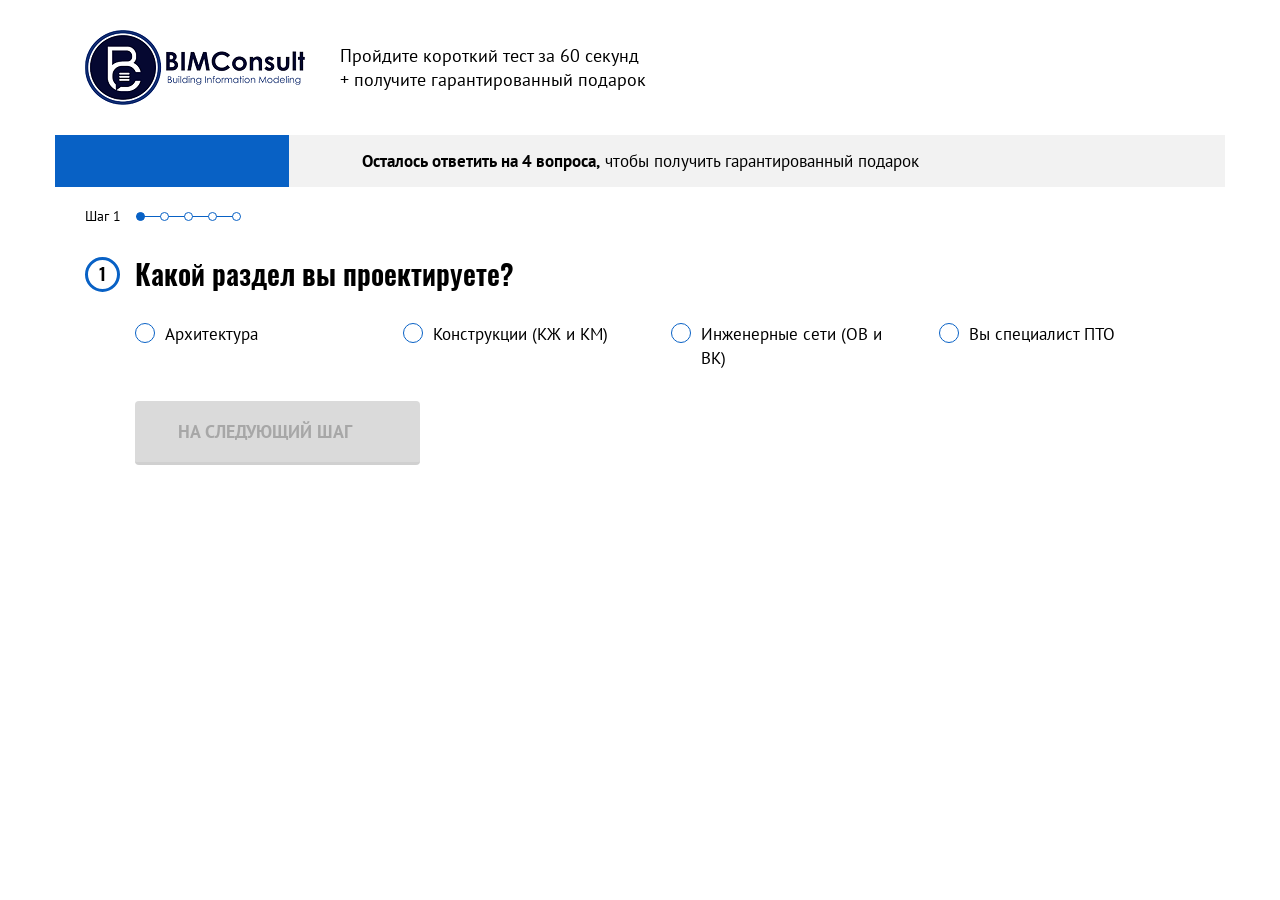
==== test/index.html @ 7eb1703d "Initial commit" ====
<!DOCTYPE html>
<html lang="ru"><head>
	<title>Узнайте стоимость курса + получите гарантированный подарок</title>
	<meta charset="UTF-8">
	<meta name="viewport" content="width=device-width, initial-scale=1.0, maximum-scale=1.0, user-scalable=0">
	<link rel="stylesheet" href="css/project.min.css">
	<script src="libs/jquery-3.2.1.min.js"></script>
	<script src="libs/jquery.bxslider.min.js"></script>
	<script src="libs/jquery.maskedinput.min.js"></script>
	<script src="libs/is.mobile.js"></script>
	<script src="libs/jquery.form.js"></script>
	<!-- Yandex.Metrika counter -->
	<script type="text/javascript" >
        (function(m,e,t,r,i,k,a){m[i]=m[i]||function(){(m[i].a=m[i].a||[]).push(arguments)};
            m[i].l=1*new Date();k=e.createElement(t),a=e.getElementsByTagName(t)[0],k.async=1,k.src=r,a.parentNode.insertBefore(k,a)})
        (window, document, "script", "https://mc.yandex.ru/metrika/tag.js", "ym");

        ym(82060891, "init", {
            clickmap:true,
            trackLinks:true,
            accurateTrackBounce:true,
            webvisor:true
        });
	</script>
	<noscript><div><img src="https://mc.yandex.ru/watch/82060891" style="position:absolute; left:-9999px;" alt="" /></div></noscript>
	<!-- /Yandex.Metrika counter -->
</head>
<body>
<form class="portable-test-wrapper contact-form" id="contactForm" method="POST">
	<!-- LOGO + TITLE START -->
	<div class="header-line">
		<div class="container">
			<img src="img/logo.png" alt="logo" class="header-line__logo">
			<h2 class="header-line__title">
				Пройдите короткий тест за 60 секунд
				<br>+ получите гарантированный подарок
			</h2>
		</div>
	</div>
	<!-- LOGO + TITLE END -->

	<!-- PROGRESS LINE START -->
	<div class="progress-line">
		<div class="main-progress">
			<div class="main-progress__extender" style="width: 14.2857%;"></div>
			<!-- STEPS TEXT START -->
			<div class="main-progress__text main-progress__text_active">
				<b>Осталось ответить на 4 вопроса,</b> чтобы получить гарантированный подарок
			</div>
			<!-- STEPS TEXT END -->
			<!-- STEPS TEXT START -->
			<div class="main-progress__text">
				<b>Осталось ответить на 3 вопроса,</b> чтобы получить гарантированный подарок
			</div>
			<!-- STEPS TEXT END -->
			<!-- STEPS TEXT START -->
			<div class="main-progress__text">
				<b>Осталось ответить на 2 вопроса,</b> чтобы получить гарантированный подарок
			</div>
			<!-- STEPS TEXT END -->
			<!-- STEPS TEXT START -->
			<div class="main-progress__text">
				<b>Осталось ответить на 1 вопрос,</b> чтобы получить гарантированный подарок
			</div>
			<!-- STEPS TEXT END -->
			<!-- STEPS TEXT START -->
			<div class="main-progress__text">
				<b>Тест пройден.</b> Заполните форму ниже, чтобы зафиксировать свой подарок
			</div>
			<!-- STEPS TEXT END -->
		</div>
		<div class="container">
			<div class="step">
				<div class="step__text">Шаг <span>1</span></div>
				<div class="step__extender">
					<div class="step__extender-item step__extender-item_active"></div>
					<div class="step__extender-item"></div>
					<div class="step__extender-item"></div>
					<div class="step__extender-item"></div>
					<div class="step__extender-item"></div>
				</div>
			</div>
		</div>
	</div>
	<!-- PROGRESS LINE END -->

	<!-- STEPS START -->
	<div class="container">
		<div class="test-slider">
			<!-- ONE-STEP START -->
			<div class="step-slide">
				<h3 class="step-slide__title">
					<div class="step-slide__title-counter">1</div>
					Какой раздел вы проектируете?
				</h3>
				<div class="step-slide__grid">
					<!-- ONE-ITEM START -->
					<label for="step1-1" class="pick-item">
						<input class="pick-item__input" type="radio" name="Раздел проектирования" id="step1-1" value="Архитектура">
						<div class="pick-item__label">Архитектура</div>
					</label>
					<!-- ONE-ITEM END -->

					<!-- ONE-ITEM START -->
					<label for="step1-2" class="pick-item">
						<input class="pick-item__input" type="radio" name="Раздел проектирования" id="step1-2" value="Конструкции (КЖ и КМ)">
						<div class="pick-item__label">Конструкции (КЖ и КМ)</div>
					</label>
					<!-- ONE-ITEM END -->

					<!-- ONE-ITEM START -->
					<label for="step1-3" class="pick-item">
						<input class="pick-item__input" type="radio" name="Раздел проектирования" id="step1-3" value="Инженерные сети (ОВ и ВК)">
						<div class="pick-item__label">Инженерные сети (ОВ и ВК)</div>
					</label>
					<!-- ONE-ITEM END -->

					<!-- ONE-ITEM START -->
					<label for="step1-4" class="pick-item">
						<input class="pick-item__input" type="radio" name="Раздел проектирования" id="step1-4" value="Вы специалист ПТО">
						<div class="pick-item__label">Вы специалист ПТО</div>
					</label>
					<!-- ONE-ITEM END -->

					<div id="next1" class="btn-next-container">
						<a class="bx-next" href="">
							<div class="btn-next">
								<span>на следующий шаг</span>
							</div>
						</a>
					</div>
				</div>
			</div>
			<!-- ONE-STEP END -->



			<!-- ONE-STEP START -->
			<div class="step-slide">
				<h3 class="step-slide__title"><div class="step-slide__title-counter">2</div>
					С какой целью вы хотите обучиться?
				</h3>
				<div class="step-slide__grid">
					<!-- ONE-ITEM START -->
					<label for="step2-1" class="pick-item">
						<div class="pick-item__img">
							<img src="img/s2-1.png" alt="item">
						</div>
						<input class="pick-item__input" type="radio" name="Цель обучения" id="step2-1" value="Повысить квалификацию">
						<div class="pick-item__label">Повысить квалификацию</div>
					</label>
					<!-- ONE-ITEM END -->

					<!-- ONE-ITEM START -->
					<label for="step2-2" class="pick-item">
						<div class="pick-item__img">
							<img src="img/s2-2.png" alt="item">
						</div>
						<input class="pick-item__input" type="radio" name="Цель обучения" id="step2-2" value="Повысить зарплату">
						<div class="pick-item__label">Повысить зарплату</div>
					</label>
					<!-- ONE-ITEM END -->

					<!-- ONE-ITEM START -->
					<label for="step2-3" class="pick-item">
						<div class="pick-item__img">
							<img src="img/s2-3.png" alt="item">
						</div>
						<input class="pick-item__input" type="radio" name="Цель обучения" id="step2-3" value="Сменить работу">
						<div class="pick-item__label">Сменить работу</div>
					</label>
					<!-- ONE-ITEM END -->

					<!-- ONE-ITEM START -->
					<label for="step2-4" class="pick-item">
						<div class="pick-item__img">
							<img src="img/s2-4.png" alt="item">
						</div>
						<input class="pick-item__input" type="radio" name="Цель обучения" id="step2-4" value="Быстрее выполнять проекты">
						<div class="pick-item__label">Быстрее выполнять проекты</div>
					</label>
					<!-- ONE-ITEM END -->

					<div id="next2" class="btn-next-container"><a class="bx-next" href=""><div class="btn-next"><span>на следующий шаг</span></div></a></div>
				</div>
			</div>
			<!-- ONE-STEP END -->


			<!-- ONE-STEP START -->
			<div class="step-slide">
				<h3 class="step-slide__title"><div class="step-slide__title-counter">3</div>
					Сможете ли вы совмещать работу и курсы Revit?
				</h3>
				<div class="step-slide__grid">
					<!-- ONE-ITEM START -->
					<label for="step3-1" class="pick-item">
						<input class="pick-item__input" type="radio" name="Время обучения" id="step3-1" value="Весь день">
						<div class="pick-item__label">Смогу весь день учиться</div>
					</label>
					<!-- ONE-ITEM END -->

					<!-- ONE-ITEM START -->
					<label for="step3-2" class="pick-item">
						<input class="pick-item__input" type="radio" name="Время обучения" id="step3-2" value="Пол дня">
						<div class="pick-item__label">Смогу пол дня учиться</div>
					</label>
					<!-- ONE-ITEM END -->

					<!-- ONE-ITEM START -->
					<label for="step3-3" class="pick-item">
						<input class="pick-item__input" type="radio" name="Время обучения" id="step3-3" value="Сейчас не могу, готов обсудить">
						<div class="pick-item__label">Сейчас не могу, готов обсудить</div>
					</label>
					<!-- ONE-ITEM END -->

					<div id="next3" class="btn-next-container"><a class="bx-next" href=""><div class="btn-next"><span>на следующий шаг</span></div></a></div>
				</div>
			</div>
			<!-- ONE-STEP END -->


			<!-- ONE-STEP START -->
			<div class="step-slide">
				<h3 class="step-slide__title"><div class="step-slide__title-counter">4</div>
					Выберите ваш подарок:
				</h3>
				<div class="step-slide__grid">
					<!-- ONE-ITEM START -->
					<label for="step4-1" class="pick-item">
						<div class="pick-item__img">
							<img src="img/s4-1.png" alt="item">
						</div>
						<input class="pick-item__input" type="radio" name="Подарок" id="step4-1" value="Инструкция Revit">
						<div class="pick-item__label">Инструкция как скачать Autodesk Revit бесплатно</div>
					</label>
					<!-- ONE-ITEM END -->

					<!-- ONE-ITEM START -->
					<label for="step4-2" class="pick-item">
						<div class="pick-item__img">
							<img src="img/s4-2.png" alt="item">
						</div>
						<input class="pick-item__input" type="radio" name="Подарок" id="step4-2" value="Бесплатный пробный урок">
						<div class="pick-item__label">Бесплатный пробный урок</div>
					</label>
					<!-- ONE-ITEM END -->

					<div id="next4" class="btn-next-container"><a class="bx-next" href=""><div class="btn-next"><span>на следующий шаг</span></div></a></div>
				</div>
			</div>
			<!-- ONE-STEP END -->



			<!-- ONE-STEP START -->
			<div class="step-slide prev_slide">
				<h3 class="step-slide__title"><div class="step-slide__title-counter">5</div>
					Спасибо за ответы! Получите стоимость курса под Ваш запрос, оставив контакты.
				</h3>
				<div class="step-slide__grid">
					<h4 class="step-slide__discount">+ гарантированный подарок</h4>
					<div class="last-step-form">
						<label class="last-step-form__label">Введите номер телефона, наш менеджер перезвонит:</label>
						<input class="last-step-form__input contact-form__input_name" type="text" name="Имя" placeholder="Введите Ваше имя" required="required">
						<input class="last-step-form__input contact-form__input_tel" type="tel" name="Телефон" placeholder="Введите Ваш номер" required="required">
						<div class="contact-form__preloader"></div>
						<fieldset class="contact-form__input-wrapper contact-form__input-wrapper_hidden">
							<label for="honeypot">Помогает бороться со спамом. Должно быть пустым!</label>
							<input id="honeypot" type="text" name="honeypot" value="">
						</fieldset>
						<button class="last-step-form__button btn-shine contact-form__button" type="submit" onclick="yaCounter82060891.reachGoal('GOOD'); return true;">
							<!--<img src="images/bx_loader.gif" alt="">-->
							<span>получить результат расчета</span>
						</button>
						<div class="contact-form__description"></div>
						<div class="last-step-form__accept">Нажимая на кнопку, вы принимаете <a href="privacy.html" target="_blank">Положение и Согласие</a> на обработку персональных данных.</div>
					</div>
				</div>

			</div>
			<!-- ONE-STEP END -->

			<!-- ONE-STEP START -->
			<div class="step-slide last_slide">
				<!-- AFTER SUBMIT START -->
				<div class="after-submit">
					<div class="container">
						<h4 class="after-submit__title">Заявка отправлена. Мы уже приступили к расчету стоимости.</h4>
						<h5 class="after-submit__descr">Наш менеджер перезвонит Вам и огласит стоимость курса и передаст Ваши бонусы.</h5>
					</div>
				</div>
				<!-- AFTER SUBMIT END -->
			</div>
			<!-- ONE-STEP END -->
		</div>
	</div>
	<!-- STEPS END -->

</form>

<script src="main.js"></script>
<script src="mail/js/mail.js"></script>

</body></html>
---- test/css/project.min.css ----
/*!
 * Start Bootstrap - Agency v5.0.2 (https://startbootstrap.com/template-overviews/agency)
 * Copyright 2013-2021 Start Bootstrap
 * Licensed under MIT (https://github.com/BlackrockDigital/startbootstrap-agency/blob/master/LICENSE)
 */@font-face{font-family:Oswald;src:url(../fonts/Oswald-DemiBold.woff2) format("woff2");font-weight:600;font-style:normal}article,b,body,br,button,div,footer,h1,h2,h3,h4,h5,h6,header,hr,html,i,input,label,nav,ol,ol li,option,p,select,span,textarea,ul,ul li{margin:0;padding:0;font-weight:400}b{font-weight:700}ol,ol li,ul,ul li{list-style-type:none}a{text-decoration:none;cursor:pointer}a:focus,button:focus,input:focus,label:focus,option:focus,select:focus,textarea:focus{outline:0}*,:after,:before,input{-webkit-box-sizing:border-box;box-sizing:border-box}@font-face{font-family:"PT Sans";src:url(../fonts/PTSans-Regular.ttf) format("truetype");font-weight:400;font-style:normal}@font-face{font-family:"PT Sans";src:url(../fonts/PTSans-Bold.ttf) format("truetype");font-weight:700;font-style:normal}.arcticmodal-container,.arcticmodal-overlay{position:fixed;left:0;top:0;right:0;bottom:0;z-index:1000}.arcticmodal-container{overflow:auto;margin:0;padding:0;border:0;border-collapse:collapse}.arcticmodal-container_i{height:100%;margin:0 auto}.arcticmodal-container_i2{padding:24px;margin:0;border:0;vertical-align:middle}.arcticmodal-error{padding:20px;border-radius:10px;background:#000;color:#fff}.arcticmodal-loading{width:80px;height:80px;border-radius:10px;background:#000 url(loading.gif) no-repeat 50% 50%}.fancybox-toolbar .fancybox-button--fullscreen{display:none!important}.fancybox-toolbar .fancybox-button--share{display:none!important}.bx-wrapper{position:relative;margin:0 auto;padding:0;-ms-touch-action:pan-y;touch-action:pan-y}.bx-wrapper img{max-width:100%;display:block}.bxslider{margin:0;padding:0}ul.bxslider{list-style:none}.bx-viewport{-webkit-transform:translatez(0)}.bx-wrapper .bx-controls-auto,.bx-wrapper .bx-pager{position:absolute;bottom:-30px;width:100%}.bx-wrapper .bx-loading{min-height:50px;background:url(../images/bx_loader.gif) center center no-repeat #fff;height:100%;width:100%;position:absolute;top:0;left:0;z-index:2000}.bx-wrapper .bx-pager{text-align:center;font-size:.85em;font-family:Arial,sans-serif;font-weight:700;color:#666;padding-top:20px}.bx-wrapper .bx-pager.bx-default-pager a{background:#666;text-indent:-9999px;display:block;width:10px;height:10px;margin:0 5px;outline:0;border-radius:5px}.bx-wrapper .bx-pager.bx-default-pager a.active,.bx-wrapper .bx-pager.bx-default-pager a:focus,.bx-wrapper .bx-pager.bx-default-pager a:hover{background:#000}.bx-wrapper .bx-controls-auto .bx-controls-auto-item,.bx-wrapper .bx-pager-item{display:inline-block}.bx-wrapper .bx-pager-item{font-size:0;line-height:0}.bx-wrapper .bx-prev{left:10px;background:url(images/controls.png) 0 -32px no-repeat}.bx-wrapper .bx-prev:focus,.bx-wrapper .bx-prev:hover{background-position:0 0}.bx-wrapper .bx-next{right:10px;background:url(images/controls.png) -43px -32px no-repeat}.bx-wrapper .bx-next:focus,.bx-wrapper .bx-next:hover{background-position:-43px 0}.bx-wrapper .bx-controls-direction a{position:absolute;top:50%;margin-top:-16px;outline:0;width:32px;height:32px;text-indent:-9999px;z-index:9999}.bx-wrapper .bx-controls-direction a.disabled{display:none}.bx-wrapper .bx-controls-auto{text-align:center}.bx-wrapper .bx-controls-auto .bx-start{display:block;text-indent:-9999px;width:10px;height:11px;outline:0;background:url(images/controls.png) -86px -11px no-repeat;margin:0 3px}.bx-wrapper .bx-controls-auto .bx-start.active,.bx-wrapper .bx-controls-auto .bx-start:focus,.bx-wrapper .bx-controls-auto .bx-start:hover{background-position:-86px 0}.bx-wrapper .bx-controls-auto .bx-stop{display:block;text-indent:-9999px;width:9px;height:11px;outline:0;background:url(images/controls.png) -86px -44px no-repeat;margin:0 3px}.bx-wrapper .bx-controls-auto .bx-stop.active,.bx-wrapper .bx-controls-auto .bx-stop:focus,.bx-wrapper .bx-controls-auto .bx-stop:hover{background-position:-86px -33px}.bx-wrapper .bx-controls.bx-has-controls-auto.bx-has-pager .bx-pager{text-align:left;width:80%}.bx-wrapper .bx-controls.bx-has-controls-auto.bx-has-pager .bx-controls-auto{right:0;width:35px}.bx-wrapper .bx-caption{position:absolute;bottom:0;left:0;background:#666;background:rgba(80,80,80,.75);width:100%}.bx-wrapper .bx-caption span{color:#fff;font-family:Arial,sans-serif;display:block;font-size:.85em;padding:10px}body,html{font-family:"PT Sans",sans-serif;max-width:1170px;margin:auto}.container{width:100%;padding:0 30px;margin:auto}input.error{border-color:red!important}label.error{display:none!important}.btn-next{display:block;width:100%;padding:19px 0;border-radius:4px;border-bottom:3px solid #d0d0d0;background:#dadada;margin-left:15px;font-size:18px;font-weight:700;color:#a7a7a7;text-align:center;text-transform:uppercase;-webkit-transition:.3s;transition:.3s;position:relative;overflow:hidden}.btn-next:hover{background:#0b79f5}.btn-next span{font-weight:inherit;position:relative;z-index:2}.btn-next span:after{content:"";display:inline-block;width:15px;height:13px;background:url(img/next-row.svg) no-repeat center;margin-left:10px}.btn-next_active{border-bottom:3px solid #0861c5;background:#0861c5;color:#fff}.btn-next_active span:after{background:url(../img/next-row-a.svg) no-repeat center}.btn-next-container{width:100%;position:relative}.btn-next-container:before{content:"";display:block;position:absolute;top:0;right:0;bottom:0;left:0;width:100%;height:100%;z-index:5}.btn-next-container_active:before{content:none}.btn-shine:after{content:"";margin-left:60px;width:30px;height:300px;background:#fff;-webkit-animation-delay:50ms;animation-delay:50ms;position:absolute;left:-40px;top:-150px;-webkit-animation-timing-function:ease-in-out;animation-timing-function:ease-in-out;-webkit-transition:all .1s;transition:all .1s;-webkit-animation-name:slideme;animation-name:slideme;-webkit-animation-duration:3s;animation-duration:3s;-webkit-animation-iteration-count:infinite;animation-iteration-count:infinite;-webkit-transform:rotate(45deg);transform:rotate(45deg)}@-webkit-keyframes slideme{0%{left:-30px;margin-left:0}30%{left:110%;margin-left:80px}100%{left:110%;margin-left:80px}}@keyframes slideme{0%{left:-30px;margin-left:0}30%{left:110%;margin-left:80px}100%{left:110%;margin-left:80px}}.bx-next:first-child{display:none}.bx-next{display:inline-block;width:100%;max-width:285px}.portable-test-wrapper{background:#fff;position:relative}.header-line{padding:30px 0}.header-line .container{display:-webkit-box;display:-ms-flexbox;display:flex;-ms-flex-wrap:nowrap;flex-wrap:nowrap;-webkit-box-pack:start;-ms-flex-pack:start;justify-content:flex-start;-webkit-box-align:center;-ms-flex-align:center;align-items:center;-webkit-box-orient:horizontal;-webkit-box-direction:normal;-ms-flex-direction:row;flex-direction:row}.header-line__logo{display:block;margin-right:35px}.header-line__title{font-size:18px;line-height:1.33}.main-progress{background:#f2f2f2;position:relative}.main-progress__extender{position:absolute;top:0;left:0;bottom:0;max-width:100%;height:100%;background:#0861c5;-webkit-transition:.3s;transition:.3s}.main-progress__text{position:relative;width:100%;padding:15px 10px;font-size:17px;text-align:center;display:none}.main-progress__text_active{display:block}.step{display:-webkit-box;display:-ms-flexbox;display:flex;-ms-flex-wrap:nowrap;flex-wrap:nowrap;-webkit-box-pack:start;-ms-flex-pack:start;justify-content:flex-start;-webkit-box-align:center;-ms-flex-align:center;align-items:center;-webkit-box-orient:horizontal;-webkit-box-direction:normal;-ms-flex-direction:row;flex-direction:row;margin:20px auto 30px}.step__text{font-size:14px;margin-right:15px}.step__extender{display:-webkit-box;display:-ms-flexbox;display:flex;-ms-flex-wrap:nowrap;flex-wrap:nowrap;-webkit-box-pack:start;-ms-flex-pack:start;justify-content:flex-start;-webkit-box-align:center;-ms-flex-align:center;align-items:center;-webkit-box-orient:horizontal;-webkit-box-direction:normal;-ms-flex-direction:row;flex-direction:row;position:relative}.step__extender:after{content:"";display:block;width:100%;height:1px;background:#0861c5;position:absolute;top:50%;left:0;right:0}.step__extender-item{width:9px;height:9px;border:1px solid #0861c5;border-radius:50%;background:#fff;margin-right:15px;position:relative;z-index:2}.step__extender-item:last-child{margin-right:0}.step__extender-item_active{background:#0861c5}.step-slide{padding-bottom:55px}.step-slide__discount{font-size:18px;font-weight:700;padding-left:30px;margin:-25px 0 40px 15px;background:url(../img/gift-box.svg) no-repeat left center;background-size:24px}.step-slide__title{font-family:Oswald,sans-serif;display:-webkit-box;display:-ms-flexbox;display:flex;-ms-flex-wrap:nowrap;flex-wrap:nowrap;-webkit-box-pack:start;-ms-flex-pack:start;justify-content:flex-start;-webkit-box-align:center;-ms-flex-align:center;align-items:center;-webkit-box-orient:horizontal;-webkit-box-direction:normal;-ms-flex-direction:row;flex-direction:row;font-size:28px;font-weight:700;margin-bottom:30px}.step-slide__title-counter{display:-webkit-box;display:-ms-flexbox;display:flex;-ms-flex-wrap:nowrap;flex-wrap:nowrap;-webkit-box-pack:center;-ms-flex-pack:center;justify-content:center;-webkit-box-align:center;-ms-flex-align:center;align-items:center;-webkit-box-orient:horizontal;-webkit-box-direction:normal;-ms-flex-direction:row;flex-direction:row;width:35px;min-width:35px;height:35px;border:3px solid #0861c5;border-radius:50%;font-size:17px;font-weight:700;margin-right:15px}.step-slide__grid{display:-webkit-box;display:-ms-flexbox;display:flex;-ms-flex-wrap:wrap;flex-wrap:wrap;-webkit-box-pack:start;-ms-flex-pack:start;justify-content:flex-start;-webkit-box-align:start;-ms-flex-align:start;align-items:flex-start;-webkit-box-orient:horizontal;-webkit-box-direction:normal;-ms-flex-direction:row;flex-direction:row;padding-left:35px}.pick-item{display:block;width:238px;margin:0 15px 30px;cursor:pointer}.pick-item__img{width:100%;height:139px;overflow:hidden;margin-bottom:5px;text-align:center}.pick-item__img img{display:inline-block}.pick-item__input{display:none;width:70px;height:48px;border:1px solid #d9d9d9;padding-left:10px;font-size:20px;margin-right:10px}.pick-item__input:checked+.pick-item__label:after{content:"";display:block;width:10px;height:10px;background:#0861c5;border-radius:50%;position:absolute;top:5px;left:5px}.pick-item__label{font-size:17px;line-height:1.4;position:relative;padding-left:30px}.pick-item__label:before{content:"";display:block;width:20px;height:20px;border:1px solid #0861c5;border-radius:50%;position:absolute;top:0;left:0}.last-step-form{width:100%;padding-left:15px}.last-step-form__label{display:block;font-size:18px;margin-bottom:15px}.last-step-form__input{display:block;width:100%;max-width:460px;padding:11px 0 11px 50px;margin-bottom:10px;border:1px solid transparent;font-family:"PT Sans",sans-serif;font-size:22px;border-radius:3px;background:#efefef url(../img/phone.png) no-repeat left 20px center}.last-step-form__input.contact-form__input_name{background:#efefef url(../img/user.png) no-repeat left 20px center}.last-step-form__button{display:block;width:100%;max-width:460px;padding:25px 0;border-radius:4px;border:0;border-bottom:3px solid #0861c5;background:#0861c5;font-size:18px;font-weight:700;color:#fff;text-align:center;text-transform:uppercase;-webkit-transition:.3s;transition:.3s;position:relative;overflow:hidden;margin-bottom:10px;cursor:pointer}.last-step-form__button span{font-weight:inherit;position:relative;z-index:2}.last-step-form__button span:after{content:"";display:inline-block;width:23px;height:23px;background:url(../img/form.svg) no-repeat center;margin:0 0 -5px 10px}.last-step-form__button:hover{background:#0b79f5}.last-step-form__accept{font-size:11px;color:#4a4a4a}.last-step-form__accept a{color:inherit;text-decoration:underline}.contact-form__button img{display:none;vertical-align:text-bottom;width:22px;margin-right:7px}.after-submit{background:#fff}.after-submit .container{display:-webkit-box;display:-ms-flexbox;display:flex;-ms-flex-wrap:nowrap;flex-wrap:nowrap;-webkit-box-pack:center;-ms-flex-pack:center;justify-content:center;-webkit-box-align:center;-ms-flex-align:center;align-items:center;-webkit-box-orient:vertical;-webkit-box-direction:normal;-ms-flex-direction:column;flex-direction:column;width:100%;height:100%;padding:150px 0}.after-submit__title{padding-top:80px;font-size:28px;font-weight:700;margin-bottom:10px;background:url(../img/done.svg) no-repeat top center;text-align:center;background-size:61px}.after-submit__descr{font-size:18px;text-align:center}.after-submit__descr a{color:#0861c5;text-decoration:underline}.test-modal-button{display:block;width:100%;max-width:330px;height:66px;border-radius:4px;overflow:hidden;border:0;background:#09b677;font-size:18px;font-weight:700;position:relative;cursor:pointer;text-transform:uppercase;color:#fff;-webkit-transition:.3s;transition:.3s}.test-modal-button:hover{background:#089e67}.test-modal-button span:after{content:"";display:inline-block;width:23px;height:23px;background:url(../img/form-w.svg) no-repeat center;margin:0 0 -5px 10px}.arcticmodal-container{-webkit-overflow-scrolling:touch;overflow-y:scroll}.contact-form__preloader{height:2px;width:100%;position:relative;margin:15px 0;opacity:0}.contact-form__preloader:before{background:#48d1cc;content:'';display:inline-block;position:absolute;left:0;width:50px;height:2px;-webkit-animation:smartlidPreloader 3s infinite;animation:smartlidPreloader 3s infinite}.contact-form__input-wrapper_hidden{display:none}@media screen and (max-width:767px){.header-line .container{-webkit-box-orient:vertical;-webkit-box-direction:normal;-ms-flex-direction:column;flex-direction:column;text-align:center}.header-line__logo{margin:0 0 15px}.btn-next{margin:0}.step{-webkit-box-pack:center;-ms-flex-pack:center;justify-content:center}.step-slide__title{-webkit-box-orient:vertical;-webkit-box-direction:normal;-ms-flex-direction:column;flex-direction:column;text-align:center}.step-slide__title-counter{margin:0 0 10px}.step-slide__grid{padding:0;-webkit-box-pack:center;-ms-flex-pack:center;justify-content:center}.step-slide__discount{text-align:center;padding:30px 0 0;background-position:top center;margin-left:0}.pick-item__label{display:inline-block}.last-step-form{padding:0}.last-step-form__accept,.last-step-form__label{text-align:center}.last-step-form__button,.last-step-form__input{margin-left:auto;margin-right:auto}.btn-next-container{display:-webkit-box;display:-ms-flexbox;display:flex;-ms-flex-wrap:nowrap;flex-wrap:nowrap;-webkit-box-pack:center;-ms-flex-pack:center;justify-content:center;-webkit-box-align:stretch;-ms-flex-align:stretch;align-items:stretch;-webkit-box-orient:horizontal;-webkit-box-direction:normal;-ms-flex-direction:row;flex-direction:row}}@media screen and (max-width:640px){.pick-item{width:50%;margin:0;padding:0 5px 30px}.pick-item__img{height:auto;max-height:170px}.pick-item__label{padding-left:25px;text-align:left}}@media screen and (max-width:480px){.container{padding:0 10px}.last-step-form__button{font-size:12px;padding:14px 0}.last-step-form__button span:after{width:18px;height:18px;margin:0 0 -4px 5px;background-size:100% 100%}}@-webkit-keyframes smartlidPreloader{0%{left:0}50%{left:calc(100% - 50px)}100%{left:0}}@keyframes smartlidPreloader{0%{left:0}50%{left:calc(100% - 50px)}100%{left:0}}
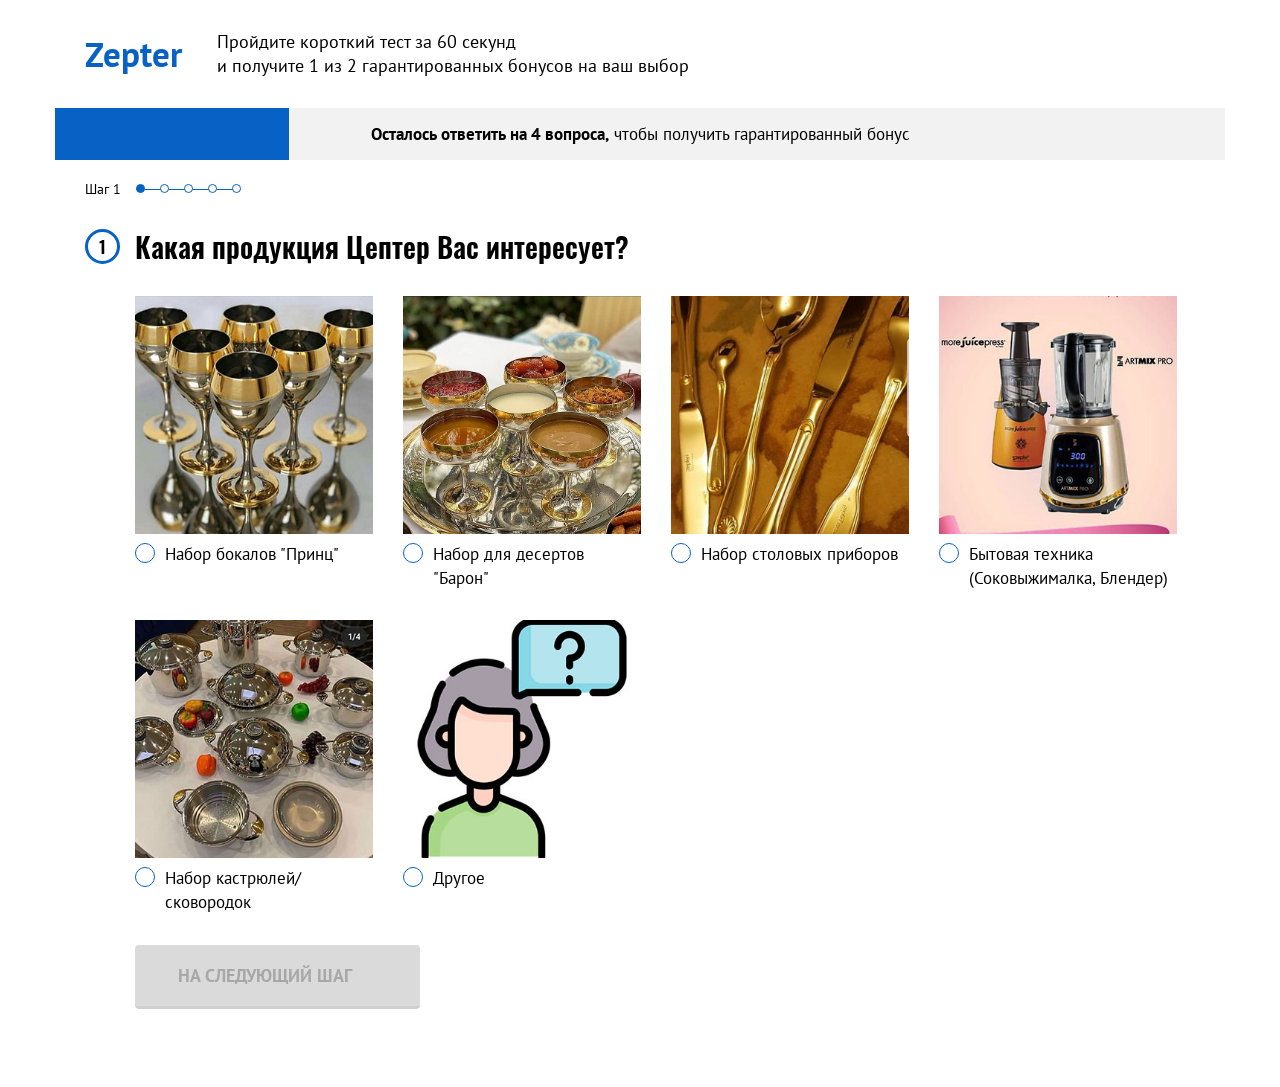
==== commit 2d15028f: "." ====
--- a/test/index.html
+++ b/test/index.html
@@ -15,14 +15,14 @@
             m[i].l=1*new Date();k=e.createElement(t),a=e.getElementsByTagName(t)[0],k.async=1,k.src=r,a.parentNode.insertBefore(k,a)})
         (window, document, "script", "https://mc.yandex.ru/metrika/tag.js", "ym");
 
-        ym(82060891, "init", {
+        ym(83360071, "init", {
             clickmap:true,
             trackLinks:true,
             accurateTrackBounce:true,
             webvisor:true
         });
 	</script>
-	<noscript><div><img src="https://mc.yandex.ru/watch/82060891" style="position:absolute; left:-9999px;" alt="" /></div></noscript>
+	<noscript><div><img src="https://mc.yandex.ru/watch/83360071" style="position:absolute; left:-9999px;" alt="" /></div></noscript>
 	<!-- /Yandex.Metrika counter -->
 </head>
 <body>
@@ -30,10 +30,10 @@
 	<!-- LOGO + TITLE START -->
 	<div class="header-line">
 		<div class="container">
-			<img src="img/logo.png" alt="logo" class="header-line__logo">
+			<span class="header-line__logo">Zepter</span>
 			<h2 class="header-line__title">
 				Пройдите короткий тест за 60 секунд
-				<br>+ получите гарантированный подарок
+				<br>и получите 1 из 2 гарантированных бонусов на ваш выбор
 			</h2>
 		</div>
 	</div>
@@ -45,27 +45,27 @@
 			<div class="main-progress__extender" style="width: 14.2857%;"></div>
 			<!-- STEPS TEXT START -->
 			<div class="main-progress__text main-progress__text_active">
-				<b>Осталось ответить на 4 вопроса,</b> чтобы получить гарантированный подарок
-			</div>
-			<!-- STEPS TEXT END -->
-			<!-- STEPS TEXT START -->
-			<div class="main-progress__text">
-				<b>Осталось ответить на 3 вопроса,</b> чтобы получить гарантированный подарок
-			</div>
-			<!-- STEPS TEXT END -->
-			<!-- STEPS TEXT START -->
-			<div class="main-progress__text">
-				<b>Осталось ответить на 2 вопроса,</b> чтобы получить гарантированный подарок
-			</div>
-			<!-- STEPS TEXT END -->
-			<!-- STEPS TEXT START -->
-			<div class="main-progress__text">
-				<b>Осталось ответить на 1 вопрос,</b> чтобы получить гарантированный подарок
-			</div>
-			<!-- STEPS TEXT END -->
-			<!-- STEPS TEXT START -->
-			<div class="main-progress__text">
-				<b>Тест пройден.</b> Заполните форму ниже, чтобы зафиксировать свой подарок
+				<b>Осталось ответить на 4 вопроса,</b> чтобы получить гарантированный бонус
+			</div>
+			<!-- STEPS TEXT END -->
+			<!-- STEPS TEXT START -->
+			<div class="main-progress__text">
+				<b>Осталось ответить на 3 вопроса,</b> чтобы получить гарантированный бонус
+			</div>
+			<!-- STEPS TEXT END -->
+			<!-- STEPS TEXT START -->
+			<div class="main-progress__text">
+				<b>Осталось ответить на 2 вопроса,</b> чтобы получить гарантированный бонус
+			</div>
+			<!-- STEPS TEXT END -->
+			<!-- STEPS TEXT START -->
+			<div class="main-progress__text">
+				<b>Осталось ответить на 1 вопрос,</b> чтобы получить гарантированный бонус
+			</div>
+			<!-- STEPS TEXT END -->
+			<!-- STEPS TEXT START -->
+			<div class="main-progress__text">
+				<b>Тест пройден.</b> Заполните форму ниже, чтобы зафиксировать свой бонус
 			</div>
 			<!-- STEPS TEXT END -->
 		</div>
@@ -91,34 +91,66 @@
 			<div class="step-slide">
 				<h3 class="step-slide__title">
 					<div class="step-slide__title-counter">1</div>
-					Какой раздел вы проектируете?
+					Какая продукция Цептер Вас интересует?
 				</h3>
 				<div class="step-slide__grid">
 					<!-- ONE-ITEM START -->
 					<label for="step1-1" class="pick-item">
-						<input class="pick-item__input" type="radio" name="Раздел проектирования" id="step1-1" value="Архитектура">
-						<div class="pick-item__label">Архитектура</div>
+						<div class="pick-item__img">
+							<img src="img/s1-1.jpg" alt="item">
+						</div>
+						<input class="pick-item__input" type="radio" name="Продукция" id="step1-1" value="Набор бокалов Принц">
+						<div class="pick-item__label">Набор бокалов "Принц"</div>
 					</label>
 					<!-- ONE-ITEM END -->
 
 					<!-- ONE-ITEM START -->
 					<label for="step1-2" class="pick-item">
-						<input class="pick-item__input" type="radio" name="Раздел проектирования" id="step1-2" value="Конструкции (КЖ и КМ)">
-						<div class="pick-item__label">Конструкции (КЖ и КМ)</div>
+						<div class="pick-item__img">
+							<img src="img/s1-2.jpg" alt="item">
+						</div>
+						<input class="pick-item__input" type="radio" name="Продукция" id="step1-2" value="Набор для десертов Барон">
+						<div class="pick-item__label">Набор для десертов "Барон"</div>
 					</label>
 					<!-- ONE-ITEM END -->
 
 					<!-- ONE-ITEM START -->
 					<label for="step1-3" class="pick-item">
-						<input class="pick-item__input" type="radio" name="Раздел проектирования" id="step1-3" value="Инженерные сети (ОВ и ВК)">
-						<div class="pick-item__label">Инженерные сети (ОВ и ВК)</div>
+						<div class="pick-item__img">
+							<img src="img/s1-3.jpg" alt="item">
+						</div>
+						<input class="pick-item__input" type="radio" name="Продукция" id="step1-3" value="Набор столовых приборов">
+						<div class="pick-item__label">Набор столовых приборов</div>
 					</label>
 					<!-- ONE-ITEM END -->
 
 					<!-- ONE-ITEM START -->
 					<label for="step1-4" class="pick-item">
-						<input class="pick-item__input" type="radio" name="Раздел проектирования" id="step1-4" value="Вы специалист ПТО">
-						<div class="pick-item__label">Вы специалист ПТО</div>
+						<div class="pick-item__img">
+							<img src="img/s1-4.jpg" alt="item">
+						</div>
+						<input class="pick-item__input" type="radio" name="Продукция" id="step1-4" value="Бытовая техника (Соковыжималка, Блендер)">
+						<div class="pick-item__label">Бытовая техника (Соковыжималка, Блендер)</div>
+					</label>
+					<!-- ONE-ITEM END -->
+
+					<!-- ONE-ITEM START -->
+					<label for="step1-5" class="pick-item">
+						<div class="pick-item__img">
+							<img src="img/s1-5.jpg" alt="item">
+						</div>
+						<input class="pick-item__input" type="radio" name="Продукция" id="step1-5" value="Набор кастрюлей">
+						<div class="pick-item__label">Набор кастрюлей/сковородок</div>
+					</label>
+					<!-- ONE-ITEM END -->
+
+					<!-- ONE-ITEM START -->
+					<label for="step1-6" class="pick-item">
+						<div class="pick-item__img">
+							<img src="img/s1-6.jpg" alt="item">
+						</div>
+						<input class="pick-item__input" type="radio" name="Продукция" id="step1-6" value="Другое">
+						<div class="pick-item__label">Другое</div>
 					</label>
 					<!-- ONE-ITEM END -->
 
@@ -134,51 +166,14 @@
 			<!-- ONE-STEP END -->
 
 
-
 			<!-- ONE-STEP START -->
 			<div class="step-slide">
 				<h3 class="step-slide__title"><div class="step-slide__title-counter">2</div>
-					С какой целью вы хотите обучиться?
-				</h3>
-				<div class="step-slide__grid">
-					<!-- ONE-ITEM START -->
-					<label for="step2-1" class="pick-item">
-						<div class="pick-item__img">
-							<img src="img/s2-1.png" alt="item">
-						</div>
-						<input class="pick-item__input" type="radio" name="Цель обучения" id="step2-1" value="Повысить квалификацию">
-						<div class="pick-item__label">Повысить квалификацию</div>
-					</label>
-					<!-- ONE-ITEM END -->
-
-					<!-- ONE-ITEM START -->
-					<label for="step2-2" class="pick-item">
-						<div class="pick-item__img">
-							<img src="img/s2-2.png" alt="item">
-						</div>
-						<input class="pick-item__input" type="radio" name="Цель обучения" id="step2-2" value="Повысить зарплату">
-						<div class="pick-item__label">Повысить зарплату</div>
-					</label>
-					<!-- ONE-ITEM END -->
-
-					<!-- ONE-ITEM START -->
-					<label for="step2-3" class="pick-item">
-						<div class="pick-item__img">
-							<img src="img/s2-3.png" alt="item">
-						</div>
-						<input class="pick-item__input" type="radio" name="Цель обучения" id="step2-3" value="Сменить работу">
-						<div class="pick-item__label">Сменить работу</div>
-					</label>
-					<!-- ONE-ITEM END -->
-
-					<!-- ONE-ITEM START -->
-					<label for="step2-4" class="pick-item">
-						<div class="pick-item__img">
-							<img src="img/s2-4.png" alt="item">
-						</div>
-						<input class="pick-item__input" type="radio" name="Цель обучения" id="step2-4" value="Быстрее выполнять проекты">
-						<div class="pick-item__label">Быстрее выполнять проекты</div>
-					</label>
+					С какого Вы города?
+				</h3>
+				<div class="step-slide__grid">
+					<!-- ONE-ITEM START -->
+					<input class="pick-item__digit" type="text" name="Город">
 					<!-- ONE-ITEM END -->
 
 					<div id="next2" class="btn-next-container"><a class="bx-next" href=""><div class="btn-next"><span>на следующий шаг</span></div></a></div>
@@ -190,27 +185,20 @@
 			<!-- ONE-STEP START -->
 			<div class="step-slide">
 				<h3 class="step-slide__title"><div class="step-slide__title-counter">3</div>
-					Сможете ли вы совмещать работу и курсы Revit?
+					Хотели бы сотрудничать с компанией Цептер и зарабатывать на продаже посуд?
 				</h3>
 				<div class="step-slide__grid">
 					<!-- ONE-ITEM START -->
 					<label for="step3-1" class="pick-item">
-						<input class="pick-item__input" type="radio" name="Время обучения" id="step3-1" value="Весь день">
-						<div class="pick-item__label">Смогу весь день учиться</div>
+						<input class="pick-item__input" type="radio" name="Сотрудничество" id="step3-1" value="Да">
+						<div class="pick-item__label">Да</div>
 					</label>
 					<!-- ONE-ITEM END -->
 
 					<!-- ONE-ITEM START -->
 					<label for="step3-2" class="pick-item">
-						<input class="pick-item__input" type="radio" name="Время обучения" id="step3-2" value="Пол дня">
-						<div class="pick-item__label">Смогу пол дня учиться</div>
-					</label>
-					<!-- ONE-ITEM END -->
-
-					<!-- ONE-ITEM START -->
-					<label for="step3-3" class="pick-item">
-						<input class="pick-item__input" type="radio" name="Время обучения" id="step3-3" value="Сейчас не могу, готов обсудить">
-						<div class="pick-item__label">Сейчас не могу, готов обсудить</div>
+						<input class="pick-item__input" type="radio" name="Сотрудничество" id="step3-2" value="Нет">
+						<div class="pick-item__label">Нет</div>
 					</label>
 					<!-- ONE-ITEM END -->
 
@@ -223,7 +211,7 @@
 			<!-- ONE-STEP START -->
 			<div class="step-slide">
 				<h3 class="step-slide__title"><div class="step-slide__title-counter">4</div>
-					Выберите ваш подарок:
+					Выберите ваш бонус:
 				</h3>
 				<div class="step-slide__grid">
 					<!-- ONE-ITEM START -->
@@ -231,8 +219,8 @@
 						<div class="pick-item__img">
 							<img src="img/s4-1.png" alt="item">
 						</div>
-						<input class="pick-item__input" type="radio" name="Подарок" id="step4-1" value="Инструкция Revit">
-						<div class="pick-item__label">Инструкция как скачать Autodesk Revit бесплатно</div>
+						<input class="pick-item__input" type="radio" name="Бонус" id="step4-1" value="Скидка">
+						<div class="pick-item__label">Гарантированная скидка от 10% до 30%</div>
 					</label>
 					<!-- ONE-ITEM END -->
 
@@ -241,8 +229,8 @@
 						<div class="pick-item__img">
 							<img src="img/s4-2.png" alt="item">
 						</div>
-						<input class="pick-item__input" type="radio" name="Подарок" id="step4-2" value="Бесплатный пробный урок">
-						<div class="pick-item__label">Бесплатный пробный урок</div>
+						<input class="pick-item__input" type="radio" name="Бонус" id="step4-2" value="Подарок">
+						<div class="pick-item__label">Подарок в зависимости от суммы заказа</div>
 					</label>
 					<!-- ONE-ITEM END -->
 
@@ -256,12 +244,12 @@
 			<!-- ONE-STEP START -->
 			<div class="step-slide prev_slide">
 				<h3 class="step-slide__title"><div class="step-slide__title-counter">5</div>
-					Спасибо за ответы! Получите стоимость курса под Ваш запрос, оставив контакты.
-				</h3>
-				<div class="step-slide__grid">
-					<h4 class="step-slide__discount">+ гарантированный подарок</h4>
+					Спасибо за ответы! Получите стоимость вашего набора, оставив контакты.
+				</h3>
+				<div class="step-slide__grid">
+					<h4 class="step-slide__discount">+ гарантированный подарок или скидка</h4>
 					<div class="last-step-form">
-						<label class="last-step-form__label">Введите номер телефона, наш менеджер перезвонит:</label>
+						<label class="last-step-form__label">Введите имя и номер телефона, наш менеджер перезвонит и отправит варианты на Ватсап.</label>
 						<input class="last-step-form__input contact-form__input_name" type="text" name="Имя" placeholder="Введите Ваше имя" required="required">
 						<input class="last-step-form__input contact-form__input_tel" type="tel" name="Телефон" placeholder="Введите Ваш номер" required="required">
 						<div class="contact-form__preloader"></div>
@@ -269,9 +257,9 @@
 							<label for="honeypot">Помогает бороться со спамом. Должно быть пустым!</label>
 							<input id="honeypot" type="text" name="honeypot" value="">
 						</fieldset>
-						<button class="last-step-form__button btn-shine contact-form__button" type="submit" onclick="yaCounter82060891.reachGoal('GOOD'); return true;">
+						<button class="last-step-form__button btn-shine contact-form__button" type="submit">
 							<!--<img src="images/bx_loader.gif" alt="">-->
-							<span>получить результат расчета</span>
+							<span>узнать стоимость</span>
 						</button>
 						<div class="contact-form__description"></div>
 						<div class="last-step-form__accept">Нажимая на кнопку, вы принимаете <a href="privacy.html" target="_blank">Положение и Согласие</a> на обработку персональных данных.</div>
@@ -286,8 +274,8 @@
 				<!-- AFTER SUBMIT START -->
 				<div class="after-submit">
 					<div class="container">
-						<h4 class="after-submit__title">Заявка отправлена. Мы уже приступили к расчету стоимости.</h4>
-						<h5 class="after-submit__descr">Наш менеджер перезвонит Вам и огласит стоимость курса и передаст Ваши бонусы.</h5>
+						<h4 class="after-submit__title">Заявка отправлена.</h4>
+						<h5 class="after-submit__descr">Наш менеджер перезвонит Вам и огласит стоимость ваших наборов и ответит на любые вопросы.</h5>
 					</div>
 				</div>
 				<!-- AFTER SUBMIT END -->
--- a/test/css/project.min.css
+++ b/test/css/project.min.css
@@ -2,4 +2,4 @@
  * Start Bootstrap - Agency v5.0.2 (https://startbootstrap.com/template-overviews/agency)
  * Copyright 2013-2021 Start Bootstrap
  * Licensed under MIT (https://github.com/BlackrockDigital/startbootstrap-agency/blob/master/LICENSE)
- */@font-face{font-family:Oswald;src:url(../fonts/Oswald-DemiBold.woff2) format("woff2");font-weight:600;font-style:normal}article,b,body,br,button,div,footer,h1,h2,h3,h4,h5,h6,header,hr,html,i,input,label,nav,ol,ol li,option,p,select,span,textarea,ul,ul li{margin:0;padding:0;font-weight:400}b{font-weight:700}ol,ol li,ul,ul li{list-style-type:none}a{text-decoration:none;cursor:pointer}a:focus,button:focus,input:focus,label:focus,option:focus,select:focus,textarea:focus{outline:0}*,:after,:before,input{-webkit-box-sizing:border-box;box-sizing:border-box}@font-face{font-family:"PT Sans";src:url(../fonts/PTSans-Regular.ttf) format("truetype");font-weight:400;font-style:normal}@font-face{font-family:"PT Sans";src:url(../fonts/PTSans-Bold.ttf) format("truetype");font-weight:700;font-style:normal}.arcticmodal-container,.arcticmodal-overlay{position:fixed;left:0;top:0;right:0;bottom:0;z-index:1000}.arcticmodal-container{overflow:auto;margin:0;padding:0;border:0;border-collapse:collapse}.arcticmodal-container_i{height:100%;margin:0 auto}.arcticmodal-container_i2{padding:24px;margin:0;border:0;vertical-align:middle}.arcticmodal-error{padding:20px;border-radius:10px;background:#000;color:#fff}.arcticmodal-loading{width:80px;height:80px;border-radius:10px;background:#000 url(loading.gif) no-repeat 50% 50%}.fancybox-toolbar .fancybox-button--fullscreen{display:none!important}.fancybox-toolbar .fancybox-button--share{display:none!important}.bx-wrapper{position:relative;margin:0 auto;padding:0;-ms-touch-action:pan-y;touch-action:pan-y}.bx-wrapper img{max-width:100%;display:block}.bxslider{margin:0;padding:0}ul.bxslider{list-style:none}.bx-viewport{-webkit-transform:translatez(0)}.bx-wrapper .bx-controls-auto,.bx-wrapper .bx-pager{position:absolute;bottom:-30px;width:100%}.bx-wrapper .bx-loading{min-height:50px;background:url(../images/bx_loader.gif) center center no-repeat #fff;height:100%;width:100%;position:absolute;top:0;left:0;z-index:2000}.bx-wrapper .bx-pager{text-align:center;font-size:.85em;font-family:Arial,sans-serif;font-weight:700;color:#666;padding-top:20px}.bx-wrapper .bx-pager.bx-default-pager a{background:#666;text-indent:-9999px;display:block;width:10px;height:10px;margin:0 5px;outline:0;border-radius:5px}.bx-wrapper .bx-pager.bx-default-pager a.active,.bx-wrapper .bx-pager.bx-default-pager a:focus,.bx-wrapper .bx-pager.bx-default-pager a:hover{background:#000}.bx-wrapper .bx-controls-auto .bx-controls-auto-item,.bx-wrapper .bx-pager-item{display:inline-block}.bx-wrapper .bx-pager-item{font-size:0;line-height:0}.bx-wrapper .bx-prev{left:10px;background:url(images/controls.png) 0 -32px no-repeat}.bx-wrapper .bx-prev:focus,.bx-wrapper .bx-prev:hover{background-position:0 0}.bx-wrapper .bx-next{right:10px;background:url(images/controls.png) -43px -32px no-repeat}.bx-wrapper .bx-next:focus,.bx-wrapper .bx-next:hover{background-position:-43px 0}.bx-wrapper .bx-controls-direction a{position:absolute;top:50%;margin-top:-16px;outline:0;width:32px;height:32px;text-indent:-9999px;z-index:9999}.bx-wrapper .bx-controls-direction a.disabled{display:none}.bx-wrapper .bx-controls-auto{text-align:center}.bx-wrapper .bx-controls-auto .bx-start{display:block;text-indent:-9999px;width:10px;height:11px;outline:0;background:url(images/controls.png) -86px -11px no-repeat;margin:0 3px}.bx-wrapper .bx-controls-auto .bx-start.active,.bx-wrapper .bx-controls-auto .bx-start:focus,.bx-wrapper .bx-controls-auto .bx-start:hover{background-position:-86px 0}.bx-wrapper .bx-controls-auto .bx-stop{display:block;text-indent:-9999px;width:9px;height:11px;outline:0;background:url(images/controls.png) -86px -44px no-repeat;margin:0 3px}.bx-wrapper .bx-controls-auto .bx-stop.active,.bx-wrapper .bx-controls-auto .bx-stop:focus,.bx-wrapper .bx-controls-auto .bx-stop:hover{background-position:-86px -33px}.bx-wrapper .bx-controls.bx-has-controls-auto.bx-has-pager .bx-pager{text-align:left;width:80%}.bx-wrapper .bx-controls.bx-has-controls-auto.bx-has-pager .bx-controls-auto{right:0;width:35px}.bx-wrapper .bx-caption{position:absolute;bottom:0;left:0;background:#666;background:rgba(80,80,80,.75);width:100%}.bx-wrapper .bx-caption span{color:#fff;font-family:Arial,sans-serif;display:block;font-size:.85em;padding:10px}body,html{font-family:"PT Sans",sans-serif;max-width:1170px;margin:auto}.container{width:100%;padding:0 30px;margin:auto}input.error{border-color:red!important}label.error{display:none!important}.btn-next{display:block;width:100%;padding:19px 0;border-radius:4px;border-bottom:3px solid #d0d0d0;background:#dadada;margin-left:15px;font-size:18px;font-weight:700;color:#a7a7a7;text-align:center;text-transform:uppercase;-webkit-transition:.3s;transition:.3s;position:relative;overflow:hidden}.btn-next:hover{background:#0b79f5}.btn-next span{font-weight:inherit;position:relative;z-index:2}.btn-next span:after{content:"";display:inline-block;width:15px;height:13px;background:url(img/next-row.svg) no-repeat center;margin-left:10px}.btn-next_active{border-bottom:3px solid #0861c5;background:#0861c5;color:#fff}.btn-next_active span:after{background:url(../img/next-row-a.svg) no-repeat center}.btn-next-container{width:100%;position:relative}.btn-next-container:before{content:"";display:block;position:absolute;top:0;right:0;bottom:0;left:0;width:100%;height:100%;z-index:5}.btn-next-container_active:before{content:none}.btn-shine:after{content:"";margin-left:60px;width:30px;height:300px;background:#fff;-webkit-animation-delay:50ms;animation-delay:50ms;position:absolute;left:-40px;top:-150px;-webkit-animation-timing-function:ease-in-out;animation-timing-function:ease-in-out;-webkit-transition:all .1s;transition:all .1s;-webkit-animation-name:slideme;animation-name:slideme;-webkit-animation-duration:3s;animation-duration:3s;-webkit-animation-iteration-count:infinite;animation-iteration-count:infinite;-webkit-transform:rotate(45deg);transform:rotate(45deg)}@-webkit-keyframes slideme{0%{left:-30px;margin-left:0}30%{left:110%;margin-left:80px}100%{left:110%;margin-left:80px}}@keyframes slideme{0%{left:-30px;margin-left:0}30%{left:110%;margin-left:80px}100%{left:110%;margin-left:80px}}.bx-next:first-child{display:none}.bx-next{display:inline-block;width:100%;max-width:285px}.portable-test-wrapper{background:#fff;position:relative}.header-line{padding:30px 0}.header-line .container{display:-webkit-box;display:-ms-flexbox;display:flex;-ms-flex-wrap:nowrap;flex-wrap:nowrap;-webkit-box-pack:start;-ms-flex-pack:start;justify-content:flex-start;-webkit-box-align:center;-ms-flex-align:center;align-items:center;-webkit-box-orient:horizontal;-webkit-box-direction:normal;-ms-flex-direction:row;flex-direction:row}.header-line__logo{display:block;margin-right:35px}.header-line__title{font-size:18px;line-height:1.33}.main-progress{background:#f2f2f2;position:relative}.main-progress__extender{position:absolute;top:0;left:0;bottom:0;max-width:100%;height:100%;background:#0861c5;-webkit-transition:.3s;transition:.3s}.main-progress__text{position:relative;width:100%;padding:15px 10px;font-size:17px;text-align:center;display:none}.main-progress__text_active{display:block}.step{display:-webkit-box;display:-ms-flexbox;display:flex;-ms-flex-wrap:nowrap;flex-wrap:nowrap;-webkit-box-pack:start;-ms-flex-pack:start;justify-content:flex-start;-webkit-box-align:center;-ms-flex-align:center;align-items:center;-webkit-box-orient:horizontal;-webkit-box-direction:normal;-ms-flex-direction:row;flex-direction:row;margin:20px auto 30px}.step__text{font-size:14px;margin-right:15px}.step__extender{display:-webkit-box;display:-ms-flexbox;display:flex;-ms-flex-wrap:nowrap;flex-wrap:nowrap;-webkit-box-pack:start;-ms-flex-pack:start;justify-content:flex-start;-webkit-box-align:center;-ms-flex-align:center;align-items:center;-webkit-box-orient:horizontal;-webkit-box-direction:normal;-ms-flex-direction:row;flex-direction:row;position:relative}.step__extender:after{content:"";display:block;width:100%;height:1px;background:#0861c5;position:absolute;top:50%;left:0;right:0}.step__extender-item{width:9px;height:9px;border:1px solid #0861c5;border-radius:50%;background:#fff;margin-right:15px;position:relative;z-index:2}.step__extender-item:last-child{margin-right:0}.step__extender-item_active{background:#0861c5}.step-slide{padding-bottom:55px}.step-slide__discount{font-size:18px;font-weight:700;padding-left:30px;margin:-25px 0 40px 15px;background:url(../img/gift-box.svg) no-repeat left center;background-size:24px}.step-slide__title{font-family:Oswald,sans-serif;display:-webkit-box;display:-ms-flexbox;display:flex;-ms-flex-wrap:nowrap;flex-wrap:nowrap;-webkit-box-pack:start;-ms-flex-pack:start;justify-content:flex-start;-webkit-box-align:center;-ms-flex-align:center;align-items:center;-webkit-box-orient:horizontal;-webkit-box-direction:normal;-ms-flex-direction:row;flex-direction:row;font-size:28px;font-weight:700;margin-bottom:30px}.step-slide__title-counter{display:-webkit-box;display:-ms-flexbox;display:flex;-ms-flex-wrap:nowrap;flex-wrap:nowrap;-webkit-box-pack:center;-ms-flex-pack:center;justify-content:center;-webkit-box-align:center;-ms-flex-align:center;align-items:center;-webkit-box-orient:horizontal;-webkit-box-direction:normal;-ms-flex-direction:row;flex-direction:row;width:35px;min-width:35px;height:35px;border:3px solid #0861c5;border-radius:50%;font-size:17px;font-weight:700;margin-right:15px}.step-slide__grid{display:-webkit-box;display:-ms-flexbox;display:flex;-ms-flex-wrap:wrap;flex-wrap:wrap;-webkit-box-pack:start;-ms-flex-pack:start;justify-content:flex-start;-webkit-box-align:start;-ms-flex-align:start;align-items:flex-start;-webkit-box-orient:horizontal;-webkit-box-direction:normal;-ms-flex-direction:row;flex-direction:row;padding-left:35px}.pick-item{display:block;width:238px;margin:0 15px 30px;cursor:pointer}.pick-item__img{width:100%;height:139px;overflow:hidden;margin-bottom:5px;text-align:center}.pick-item__img img{display:inline-block}.pick-item__input{display:none;width:70px;height:48px;border:1px solid #d9d9d9;padding-left:10px;font-size:20px;margin-right:10px}.pick-item__input:checked+.pick-item__label:after{content:"";display:block;width:10px;height:10px;background:#0861c5;border-radius:50%;position:absolute;top:5px;left:5px}.pick-item__label{font-size:17px;line-height:1.4;position:relative;padding-left:30px}.pick-item__label:before{content:"";display:block;width:20px;height:20px;border:1px solid #0861c5;border-radius:50%;position:absolute;top:0;left:0}.last-step-form{width:100%;padding-left:15px}.last-step-form__label{display:block;font-size:18px;margin-bottom:15px}.last-step-form__input{display:block;width:100%;max-width:460px;padding:11px 0 11px 50px;margin-bottom:10px;border:1px solid transparent;font-family:"PT Sans",sans-serif;font-size:22px;border-radius:3px;background:#efefef url(../img/phone.png) no-repeat left 20px center}.last-step-form__input.contact-form__input_name{background:#efefef url(../img/user.png) no-repeat left 20px center}.last-step-form__button{display:block;width:100%;max-width:460px;padding:25px 0;border-radius:4px;border:0;border-bottom:3px solid #0861c5;background:#0861c5;font-size:18px;font-weight:700;color:#fff;text-align:center;text-transform:uppercase;-webkit-transition:.3s;transition:.3s;position:relative;overflow:hidden;margin-bottom:10px;cursor:pointer}.last-step-form__button span{font-weight:inherit;position:relative;z-index:2}.last-step-form__button span:after{content:"";display:inline-block;width:23px;height:23px;background:url(../img/form.svg) no-repeat center;margin:0 0 -5px 10px}.last-step-form__button:hover{background:#0b79f5}.last-step-form__accept{font-size:11px;color:#4a4a4a}.last-step-form__accept a{color:inherit;text-decoration:underline}.contact-form__button img{display:none;vertical-align:text-bottom;width:22px;margin-right:7px}.after-submit{background:#fff}.after-submit .container{display:-webkit-box;display:-ms-flexbox;display:flex;-ms-flex-wrap:nowrap;flex-wrap:nowrap;-webkit-box-pack:center;-ms-flex-pack:center;justify-content:center;-webkit-box-align:center;-ms-flex-align:center;align-items:center;-webkit-box-orient:vertical;-webkit-box-direction:normal;-ms-flex-direction:column;flex-direction:column;width:100%;height:100%;padding:150px 0}.after-submit__title{padding-top:80px;font-size:28px;font-weight:700;margin-bottom:10px;background:url(../img/done.svg) no-repeat top center;text-align:center;background-size:61px}.after-submit__descr{font-size:18px;text-align:center}.after-submit__descr a{color:#0861c5;text-decoration:underline}.test-modal-button{display:block;width:100%;max-width:330px;height:66px;border-radius:4px;overflow:hidden;border:0;background:#09b677;font-size:18px;font-weight:700;position:relative;cursor:pointer;text-transform:uppercase;color:#fff;-webkit-transition:.3s;transition:.3s}.test-modal-button:hover{background:#089e67}.test-modal-button span:after{content:"";display:inline-block;width:23px;height:23px;background:url(../img/form-w.svg) no-repeat center;margin:0 0 -5px 10px}.arcticmodal-container{-webkit-overflow-scrolling:touch;overflow-y:scroll}.contact-form__preloader{height:2px;width:100%;position:relative;margin:15px 0;opacity:0}.contact-form__preloader:before{background:#48d1cc;content:'';display:inline-block;position:absolute;left:0;width:50px;height:2px;-webkit-animation:smartlidPreloader 3s infinite;animation:smartlidPreloader 3s infinite}.contact-form__input-wrapper_hidden{display:none}@media screen and (max-width:767px){.header-line .container{-webkit-box-orient:vertical;-webkit-box-direction:normal;-ms-flex-direction:column;flex-direction:column;text-align:center}.header-line__logo{margin:0 0 15px}.btn-next{margin:0}.step{-webkit-box-pack:center;-ms-flex-pack:center;justify-content:center}.step-slide__title{-webkit-box-orient:vertical;-webkit-box-direction:normal;-ms-flex-direction:column;flex-direction:column;text-align:center}.step-slide__title-counter{margin:0 0 10px}.step-slide__grid{padding:0;-webkit-box-pack:center;-ms-flex-pack:center;justify-content:center}.step-slide__discount{text-align:center;padding:30px 0 0;background-position:top center;margin-left:0}.pick-item__label{display:inline-block}.last-step-form{padding:0}.last-step-form__accept,.last-step-form__label{text-align:center}.last-step-form__button,.last-step-form__input{margin-left:auto;margin-right:auto}.btn-next-container{display:-webkit-box;display:-ms-flexbox;display:flex;-ms-flex-wrap:nowrap;flex-wrap:nowrap;-webkit-box-pack:center;-ms-flex-pack:center;justify-content:center;-webkit-box-align:stretch;-ms-flex-align:stretch;align-items:stretch;-webkit-box-orient:horizontal;-webkit-box-direction:normal;-ms-flex-direction:row;flex-direction:row}}@media screen and (max-width:640px){.pick-item{width:50%;margin:0;padding:0 5px 30px}.pick-item__img{height:auto;max-height:170px}.pick-item__label{padding-left:25px;text-align:left}}@media screen and (max-width:480px){.container{padding:0 10px}.last-step-form__button{font-size:12px;padding:14px 0}.last-step-form__button span:after{width:18px;height:18px;margin:0 0 -4px 5px;background-size:100% 100%}}@-webkit-keyframes smartlidPreloader{0%{left:0}50%{left:calc(100% - 50px)}100%{left:0}}@keyframes smartlidPreloader{0%{left:0}50%{left:calc(100% - 50px)}100%{left:0}}+ */@font-face{font-family:Oswald;src:url(../fonts/Oswald-DemiBold.woff2) format("woff2");font-weight:600;font-style:normal}article,b,body,br,button,div,footer,h1,h2,h3,h4,h5,h6,header,hr,html,i,input,label,nav,ol,ol li,option,p,select,span,textarea,ul,ul li{margin:0;padding:0;font-weight:400}b{font-weight:700}ol,ol li,ul,ul li{list-style-type:none}a{text-decoration:none;cursor:pointer}a:focus,button:focus,input:focus,label:focus,option:focus,select:focus,textarea:focus{outline:0}*,:after,:before,input{-webkit-box-sizing:border-box;box-sizing:border-box}@font-face{font-family:"PT Sans";src:url(../fonts/PTSans-Regular.ttf) format("truetype");font-weight:400;font-style:normal}@font-face{font-family:"PT Sans";src:url(../fonts/PTSans-Bold.ttf) format("truetype");font-weight:700;font-style:normal}.arcticmodal-container,.arcticmodal-overlay{position:fixed;left:0;top:0;right:0;bottom:0;z-index:1000}.arcticmodal-container{overflow:auto;margin:0;padding:0;border:0;border-collapse:collapse}.arcticmodal-container_i{height:100%;margin:0 auto}.arcticmodal-container_i2{padding:24px;margin:0;border:0;vertical-align:middle}.arcticmodal-error{padding:20px;border-radius:10px;background:#000;color:#fff}.arcticmodal-loading{width:80px;height:80px;border-radius:10px;background:#000 url(loading.gif) no-repeat 50% 50%}.fancybox-toolbar .fancybox-button--fullscreen{display:none!important}.fancybox-toolbar .fancybox-button--share{display:none!important}.bx-wrapper{position:relative;margin:0 auto;padding:0;-ms-touch-action:pan-y;touch-action:pan-y}.bx-wrapper img{max-width:100%;display:block}.bxslider{margin:0;padding:0}ul.bxslider{list-style:none}.bx-viewport{-webkit-transform:translatez(0)}.bx-wrapper .bx-controls-auto,.bx-wrapper .bx-pager{position:absolute;bottom:-30px;width:100%}.bx-wrapper .bx-loading{min-height:50px;background:url(../images/bx_loader.gif) center center no-repeat #fff;height:100%;width:100%;position:absolute;top:0;left:0;z-index:2000}.bx-wrapper .bx-pager{text-align:center;font-size:.85em;font-family:Arial,sans-serif;font-weight:700;color:#666;padding-top:20px}.bx-wrapper .bx-pager.bx-default-pager a{background:#666;text-indent:-9999px;display:block;width:10px;height:10px;margin:0 5px;outline:0;border-radius:5px}.bx-wrapper .bx-pager.bx-default-pager a.active,.bx-wrapper .bx-pager.bx-default-pager a:focus,.bx-wrapper .bx-pager.bx-default-pager a:hover{background:#000}.bx-wrapper .bx-controls-auto .bx-controls-auto-item,.bx-wrapper .bx-pager-item{display:inline-block}.bx-wrapper .bx-pager-item{font-size:0;line-height:0}.bx-wrapper .bx-prev{left:10px;background:url(images/controls.png) 0 -32px no-repeat}.bx-wrapper .bx-prev:focus,.bx-wrapper .bx-prev:hover{background-position:0 0}.bx-wrapper .bx-next{right:10px;background:url(images/controls.png) -43px -32px no-repeat}.bx-wrapper .bx-next:focus,.bx-wrapper .bx-next:hover{background-position:-43px 0}.bx-wrapper .bx-controls-direction a{position:absolute;top:50%;margin-top:-16px;outline:0;width:32px;height:32px;text-indent:-9999px;z-index:9999}.bx-wrapper .bx-controls-direction a.disabled{display:none}.bx-wrapper .bx-controls-auto{text-align:center}.bx-wrapper .bx-controls-auto .bx-start{display:block;text-indent:-9999px;width:10px;height:11px;outline:0;background:url(images/controls.png) -86px -11px no-repeat;margin:0 3px}.bx-wrapper .bx-controls-auto .bx-start.active,.bx-wrapper .bx-controls-auto .bx-start:focus,.bx-wrapper .bx-controls-auto .bx-start:hover{background-position:-86px 0}.bx-wrapper .bx-controls-auto .bx-stop{display:block;text-indent:-9999px;width:9px;height:11px;outline:0;background:url(images/controls.png) -86px -44px no-repeat;margin:0 3px}.bx-wrapper .bx-controls-auto .bx-stop.active,.bx-wrapper .bx-controls-auto .bx-stop:focus,.bx-wrapper .bx-controls-auto .bx-stop:hover{background-position:-86px -33px}.bx-wrapper .bx-controls.bx-has-controls-auto.bx-has-pager .bx-pager{text-align:left;width:80%}.bx-wrapper .bx-controls.bx-has-controls-auto.bx-has-pager .bx-controls-auto{right:0;width:35px}.bx-wrapper .bx-caption{position:absolute;bottom:0;left:0;background:#666;background:rgba(80,80,80,.75);width:100%}.bx-wrapper .bx-caption span{color:#fff;font-family:Arial,sans-serif;display:block;font-size:.85em;padding:10px}body,html{font-family:"PT Sans",sans-serif;max-width:1170px;margin:auto}.container{width:100%;padding:0 30px;margin:auto}input.error{border-color:red!important}label.error{display:none!important}.btn-next{display:block;width:100%;padding:19px 0;border-radius:4px;border-bottom:3px solid #d0d0d0;background:#dadada;margin-left:15px;font-size:18px;font-weight:700;color:#a7a7a7;text-align:center;text-transform:uppercase;-webkit-transition:.3s;transition:.3s;position:relative;overflow:hidden}.btn-next:hover{background:#0b79f5}.btn-next span{font-weight:inherit;position:relative;z-index:2}.btn-next span:after{content:"";display:inline-block;width:15px;height:13px;background:url(img/next-row.svg) no-repeat center;margin-left:10px}.btn-next_active{border-bottom:3px solid #0861c5;background:#0861c5;color:#fff}.btn-next_active span:after{background:url(../img/next-row-a.svg) no-repeat center}.btn-next-container{width:100%;position:relative}.btn-next-container:before{content:"";display:block;position:absolute;top:0;right:0;bottom:0;left:0;width:100%;height:100%;z-index:5}.btn-next-container_active:before{content:none}.btn-shine:after{content:"";margin-left:60px;width:30px;height:300px;background:#fff;-webkit-animation-delay:50ms;animation-delay:50ms;position:absolute;left:-40px;top:-150px;-webkit-animation-timing-function:ease-in-out;animation-timing-function:ease-in-out;-webkit-transition:all .1s;transition:all .1s;-webkit-animation-name:slideme;animation-name:slideme;-webkit-animation-duration:3s;animation-duration:3s;-webkit-animation-iteration-count:infinite;animation-iteration-count:infinite;-webkit-transform:rotate(45deg);transform:rotate(45deg)}@-webkit-keyframes slideme{0%{left:-30px;margin-left:0}30%{left:110%;margin-left:80px}100%{left:110%;margin-left:80px}}@keyframes slideme{0%{left:-30px;margin-left:0}30%{left:110%;margin-left:80px}100%{left:110%;margin-left:80px}}.bx-next:first-child{display:none}.bx-next{display:inline-block;width:100%;max-width:285px}.portable-test-wrapper{background:#fff;position:relative}.header-line{padding:30px 0}.header-line .container{display:-webkit-box;display:-ms-flexbox;display:flex;-ms-flex-wrap:nowrap;flex-wrap:nowrap;-webkit-box-pack:start;-ms-flex-pack:start;justify-content:flex-start;-webkit-box-align:center;-ms-flex-align:center;align-items:center;-webkit-box-orient:horizontal;-webkit-box-direction:normal;-ms-flex-direction:row;flex-direction:row}.header-line__logo{display:block;margin-right:35px;font-size:35px;font-weight:600;color:#0861c5}.header-line__title{font-size:18px;line-height:1.33}.main-progress{background:#f2f2f2;position:relative}.main-progress__extender{position:absolute;top:0;left:0;bottom:0;max-width:100%;height:100%;background:#0861c5;-webkit-transition:.3s;transition:.3s}.main-progress__text{position:relative;width:100%;padding:15px 10px;font-size:17px;text-align:center;display:none}.main-progress__text_active{display:block}.step{display:-webkit-box;display:-ms-flexbox;display:flex;-ms-flex-wrap:nowrap;flex-wrap:nowrap;-webkit-box-pack:start;-ms-flex-pack:start;justify-content:flex-start;-webkit-box-align:center;-ms-flex-align:center;align-items:center;-webkit-box-orient:horizontal;-webkit-box-direction:normal;-ms-flex-direction:row;flex-direction:row;margin:20px auto 30px}.step__text{font-size:14px;margin-right:15px}.step__extender{display:-webkit-box;display:-ms-flexbox;display:flex;-ms-flex-wrap:nowrap;flex-wrap:nowrap;-webkit-box-pack:start;-ms-flex-pack:start;justify-content:flex-start;-webkit-box-align:center;-ms-flex-align:center;align-items:center;-webkit-box-orient:horizontal;-webkit-box-direction:normal;-ms-flex-direction:row;flex-direction:row;position:relative}.step__extender:after{content:"";display:block;width:100%;height:1px;background:#0861c5;position:absolute;top:50%;left:0;right:0}.step__extender-item{width:9px;height:9px;border:1px solid #0861c5;border-radius:50%;background:#fff;margin-right:15px;position:relative;z-index:2}.step__extender-item:last-child{margin-right:0}.step__extender-item_active{background:#0861c5}.step-slide{padding-bottom:55px}.step-slide__discount{font-size:18px;font-weight:700;padding-left:30px;margin:-25px 0 40px 15px;background:url(../img/gift-box.svg) no-repeat left center;background-size:24px}.step-slide__title{font-family:Oswald,sans-serif;display:-webkit-box;display:-ms-flexbox;display:flex;-ms-flex-wrap:nowrap;flex-wrap:nowrap;-webkit-box-pack:start;-ms-flex-pack:start;justify-content:flex-start;-webkit-box-align:center;-ms-flex-align:center;align-items:center;-webkit-box-orient:horizontal;-webkit-box-direction:normal;-ms-flex-direction:row;flex-direction:row;font-size:28px;font-weight:700;margin-bottom:30px}.step-slide__title-counter{display:-webkit-box;display:-ms-flexbox;display:flex;-ms-flex-wrap:nowrap;flex-wrap:nowrap;-webkit-box-pack:center;-ms-flex-pack:center;justify-content:center;-webkit-box-align:center;-ms-flex-align:center;align-items:center;-webkit-box-orient:horizontal;-webkit-box-direction:normal;-ms-flex-direction:row;flex-direction:row;width:35px;min-width:35px;height:35px;border:3px solid #0861c5;border-radius:50%;font-size:17px;font-weight:700;margin-right:15px}.step-slide__grid{display:-webkit-box;display:-ms-flexbox;display:flex;-ms-flex-wrap:wrap;flex-wrap:wrap;-webkit-box-pack:start;-ms-flex-pack:start;justify-content:flex-start;-webkit-box-align:start;-ms-flex-align:start;align-items:flex-start;-webkit-box-orient:horizontal;-webkit-box-direction:normal;-ms-flex-direction:row;flex-direction:row;padding-left:35px}.step-slide__grid input.pick-item__digit{width:170px;height:35px;margin-left:15px;margin-bottom:20px;padding-left:10px}.pick-item{display:block;width:238px;margin:0 15px 30px;cursor:pointer}.pick-item__img{width:100%;overflow:hidden;margin-bottom:5px}.pick-item__img img{display:inline-block}.pick-item__input{display:none;width:70px;height:48px;border:1px solid #d9d9d9;padding-left:10px;font-size:20px;margin-right:10px}.pick-item__input:checked+.pick-item__label:after{content:"";display:block;width:10px;height:10px;background:#0861c5;border-radius:50%;position:absolute;top:5px;left:5px}.pick-item__label{font-size:17px;line-height:1.4;position:relative;padding-left:30px}.pick-item__label:before{content:"";display:block;width:20px;height:20px;border:1px solid #0861c5;border-radius:50%;position:absolute;top:0;left:0}.last-step-form{width:100%;padding-left:15px}.last-step-form__label{display:block;font-size:18px;margin-bottom:15px}.last-step-form__input{display:block;width:100%;max-width:460px;padding:11px 0 11px 50px;margin-bottom:10px;border:1px solid transparent;font-family:"PT Sans",sans-serif;font-size:22px;border-radius:3px;background:#efefef url(../img/phone.png) no-repeat left 20px center}.last-step-form__input.contact-form__input_name{background:#efefef url(../img/user.png) no-repeat left 20px center}.last-step-form__button{display:block;width:100%;max-width:460px;padding:25px 0;border-radius:4px;border:0;border-bottom:3px solid #0861c5;background:#0861c5;font-size:18px;font-weight:700;color:#fff;text-align:center;text-transform:uppercase;-webkit-transition:.3s;transition:.3s;position:relative;overflow:hidden;margin-bottom:10px;cursor:pointer}.last-step-form__button span{font-weight:inherit;position:relative;z-index:2}.last-step-form__button span:after{content:"";display:inline-block;width:23px;height:23px;background:url(../img/form.svg) no-repeat center;margin:0 0 -5px 10px}.last-step-form__button:hover{background:#0b79f5}.last-step-form__accept{font-size:11px;color:#4a4a4a}.last-step-form__accept a{color:inherit;text-decoration:underline}.contact-form__button img{display:none;vertical-align:text-bottom;width:22px;margin-right:7px}.after-submit{background:#fff}.after-submit .container{display:-webkit-box;display:-ms-flexbox;display:flex;-ms-flex-wrap:nowrap;flex-wrap:nowrap;-webkit-box-pack:center;-ms-flex-pack:center;justify-content:center;-webkit-box-align:center;-ms-flex-align:center;align-items:center;-webkit-box-orient:vertical;-webkit-box-direction:normal;-ms-flex-direction:column;flex-direction:column;width:100%;height:100%;padding:150px 0}.after-submit__title{padding-top:80px;font-size:28px;font-weight:700;margin-bottom:10px;background:url(../img/done.svg) no-repeat top center;text-align:center;background-size:61px}.after-submit__descr{font-size:18px;text-align:center}.after-submit__descr a{color:#0861c5;text-decoration:underline}.test-modal-button{display:block;width:100%;max-width:330px;height:66px;border-radius:4px;overflow:hidden;border:0;background:#09b677;font-size:18px;font-weight:700;position:relative;cursor:pointer;text-transform:uppercase;color:#fff;-webkit-transition:.3s;transition:.3s}.test-modal-button:hover{background:#089e67}.test-modal-button span:after{content:"";display:inline-block;width:23px;height:23px;background:url(../img/form-w.svg) no-repeat center;margin:0 0 -5px 10px}.arcticmodal-container{-webkit-overflow-scrolling:touch;overflow-y:scroll}.contact-form__preloader{height:2px;width:100%;position:relative;margin:15px 0;opacity:0}.contact-form__preloader:before{background:#48d1cc;content:'';display:inline-block;position:absolute;left:0;width:50px;height:2px;-webkit-animation:smartlidPreloader 3s infinite;animation:smartlidPreloader 3s infinite}.contact-form__input-wrapper_hidden{display:none}@media screen and (max-width:767px){.header-line .container{-webkit-box-orient:vertical;-webkit-box-direction:normal;-ms-flex-direction:column;flex-direction:column;text-align:center}.header-line__logo{margin:0 0 15px}.btn-next{margin:0}.step{-webkit-box-pack:center;-ms-flex-pack:center;justify-content:center}.step-slide__title{-webkit-box-orient:vertical;-webkit-box-direction:normal;-ms-flex-direction:column;flex-direction:column;text-align:center}.step-slide__title-counter{margin:0 0 10px}.step-slide__grid{padding:0;-webkit-box-pack:center;-ms-flex-pack:center;justify-content:center}.step-slide__discount{text-align:center;padding:30px 0 0;background-position:top center;margin-left:0}.pick-item__label{display:inline-block}.last-step-form{padding:0}.last-step-form__accept,.last-step-form__label{text-align:center}.last-step-form__button,.last-step-form__input{margin-left:auto;margin-right:auto}.btn-next-container{display:-webkit-box;display:-ms-flexbox;display:flex;-ms-flex-wrap:nowrap;flex-wrap:nowrap;-webkit-box-pack:center;-ms-flex-pack:center;justify-content:center;-webkit-box-align:stretch;-ms-flex-align:stretch;align-items:stretch;-webkit-box-orient:horizontal;-webkit-box-direction:normal;-ms-flex-direction:row;flex-direction:row}}@media screen and (max-width:640px){.pick-item{width:50%;margin:0;padding:0 5px 30px}.pick-item__img{height:auto;max-height:170px}.pick-item__label{padding-left:25px;text-align:left}}@media screen and (max-width:480px){.container{padding:0 10px}.last-step-form__button{font-size:12px;padding:14px 0}.last-step-form__button span:after{width:18px;height:18px;margin:0 0 -4px 5px;background-size:100% 100%}.step-slide__grid input.pick-item__digit{margin-left:0}}@-webkit-keyframes smartlidPreloader{0%{left:0}50%{left:calc(100% - 50px)}100%{left:0}}@keyframes smartlidPreloader{0%{left:0}50%{left:calc(100% - 50px)}100%{left:0}}
